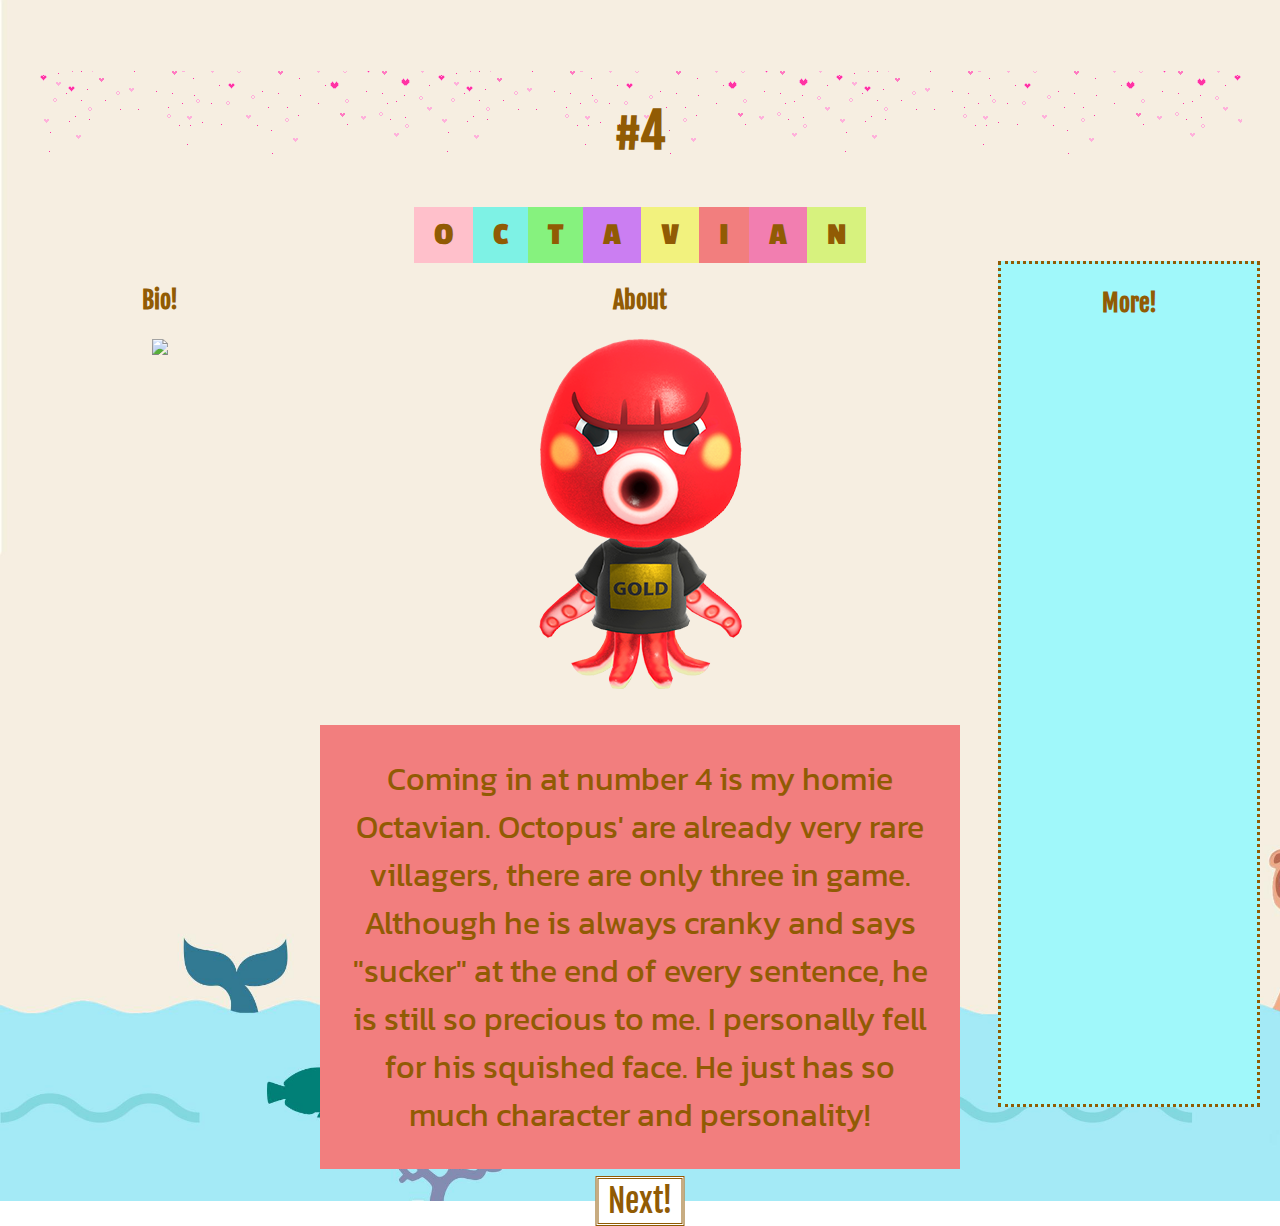
==== page3/index.html @ aa36e535 "test" ====
<!DOCTYPE html>
<html>
<head>
		<title>Michelle's Homepage</title>
		<link href="assets/style1.css" rel="stylesheet" type="text/css">
		<script src="https://code.jquery.com/jquery-3.5.1.min.js"></script>
		<script src="script.js"></script>
		<link href="https://fonts.googleapis.com/css2?family=Passion+One:wght@700&display=swap" rel="stylesheet">
		<link href="https://fonts.googleapis.com/css2?family=Fjalla+One&display=swap" rel="stylesheet">
		<link href="https://fonts.googleapis.com/css2?family=Kanit:wght@500&display=swap" rel="stylesheet">
	</head>
	<body>
		<div class="whole">
			<h1>#4</h1>
			<h2>	 
        		<span>O</span> 
        		<span>C</span> 
        		<span>T</span> 
        		<span>A</span>
        		<span>V</span>
        		<span>I</span>
        		<span>A</span>
        		<span>N</span>
        	</h2>
		</div>
		<div class="row">
			<div class="column right">
				<h3>Bio!</h3>
				<a href="https://nookipedia.com/wiki/Octavian">
					<img id="bio" src="assets/photos/bio.jpg">
				</a>
			</div>
			<div class="column middle">
				<h3>About</h3>
				<img id="octa" src="assets/photos/octa.png">
				<p>Coming in at number 4 is my homie Octavian. Octopus' are already very rare villagers, there are only three in game. Although he is always cranky and says "sucker" at the end of every sentence, he is still so precious to me. I personally fell for his squished face. He just has so much character and personality!</p>
				<div id="button">
					<a href="../page4/index.html">
						<span>Next!</span>
					</a>
				</div>
			</div>
			<div class="column left">
				<h3>More!</h3>
				<iframe width="430" height="250" src="https://www.youtube.com/embed/3aoV6hHDOv8" frameborder="0" allow="accelerometer; autoplay; clipboard-write; encrypted-media; gyroscope; picture-in-picture" allowfullscreen></iframe><br>
				<iframe width="430" height="250" src="https://www.youtube.com/embed/XCj15S9iLWU" frameborder="0" allow="accelerometer; autoplay; clipboard-write; encrypted-media; gyroscope; picture-in-picture" allowfullscreen></iframe><br>
				<iframe width="430" height="250" src="https://www.youtube.com/embed/0pzjjQE7g9o" frameborder="0" allow="accelerometer; autoplay; clipboard-write; encrypted-media; gyroscope; picture-in-picture" allowfullscreen></iframe><br>
			</div>
		</div>
	</body>
</html>
---- page3/assets/style1.css ----
body {
	background-image: url(photos/background.jpg);
	color: black;
	text-align: center;
	background-repeat: no-repeat;
  	background-size: cover;
  	width: 100%;
    height: 100%;
    margin: 0px;
    padding: 0px;
    cursor: url(photos/mouse.png), auto;
    overflow-x: hidden;
}

.whole {
	padding: 3%;
	position: relative;
}

.column {
	float: left;
}

.column.right {
	width: 25%;
	color: #915b04;
}

.column.left {
	width: 20%;
	margin-left: 3%;
	border-style: dotted;
	background-color: #a0f8fa;
	color: #915b04;
}

.column.left:hover {
	cursor: pointer;
}

.column.middle {
	width: 50%;
}

@media screen and (max-width: 600px) {
	.column.side, .column.middle {
		width: 100%;
	}
} 

h1 {
	color: #915b04;
	background-image: url(photos/header.gif);
	font-family: 'Fjalla One', sans-serif;
	font-size: 300%;
	padding: 30px;
}

h2 {
	color: #915b04;
	font-family: 'Passion One', cursive;
	font-size: 200%;
	position: absolute;
    top: 80%;
    left: 50%;
    transform: translateX(-50%) translateY(-50%);	
}

h2 span {
	padding: 10px 20px;
	display: table-cell;
	animation: bounce 0.5s infinite;
} 

h2 span:nth-child(1) {
	animation-delay: 0.1s;
	background: pink;
} 
  
h2 span:nth-child(2) {
	animation-delay: 0.2s;
	background: #7ef2e5;
} 
  
h2 span:nth-child(3) {
	animation-delay: 0.3s;
	background: #86f27e;
} 
  
h2 span:nth-child(4) {
	animation-delay: 0.4s;
	background: #cb7ef2;
} 
  
h2 span:nth-child(5) {
	animation-delay: 0.5s;
	background: #f2f27e;
} 
  
h2 span:nth-child(6) {
	animation-delay: 0.6s;
	background: #f27e7e;
} 

h2 span:nth-child(7) {
	animation-delay: 0.7s;
	background: #f27eb0;
} 

h2 span:nth-child(8) {
	animation-delay: 0.8s;
	background: #d7f27e;
} 

h3 {
	color: #915b04;
	font-family: 'Fjalla One', sans-serif;
	font-size: 150%;
}

p {
	background-color: #f27e7e;
	color: #915b04;
	font-family: 'Kanit', sans-serif;
	font-size: 200%;
	padding: 30px;
	animation: fadeIn ease 5s;
}

#button span{
	color: #915b04;
	background-color: white;
	border-style: double;
	font-size: 2em;
	font-family: 'Fjalla One', sans-serif;
	display:inline-block;
	margin: 0;
  	position: absolute;
  	-ms-transform: translate(-50%, -50%);
  	transform: translate(-50%, -50%);
  	padding-left: 9px; 
    padding-right: 9px;
    padding-top: 2px; 
    padding-bottom: 2px;
}

@keyframes bounce { 
	0% {
		transform: translateY(0px);
	}
	50% {
		transform: translateY(-20px);
	}
	100% {
		transform: translateY(0px);
	}
}

@keyframes fadeIn {
	0% {
		opacity:0;
	}
	100% {
		opacity:1;
	}
}

@keyframes float {
	0% {
    	transform: translatey(0%);
	}
    50% {
    	transform: translatey(30%);
	}
	100% {
		transform: translatey(0%);
	}
}
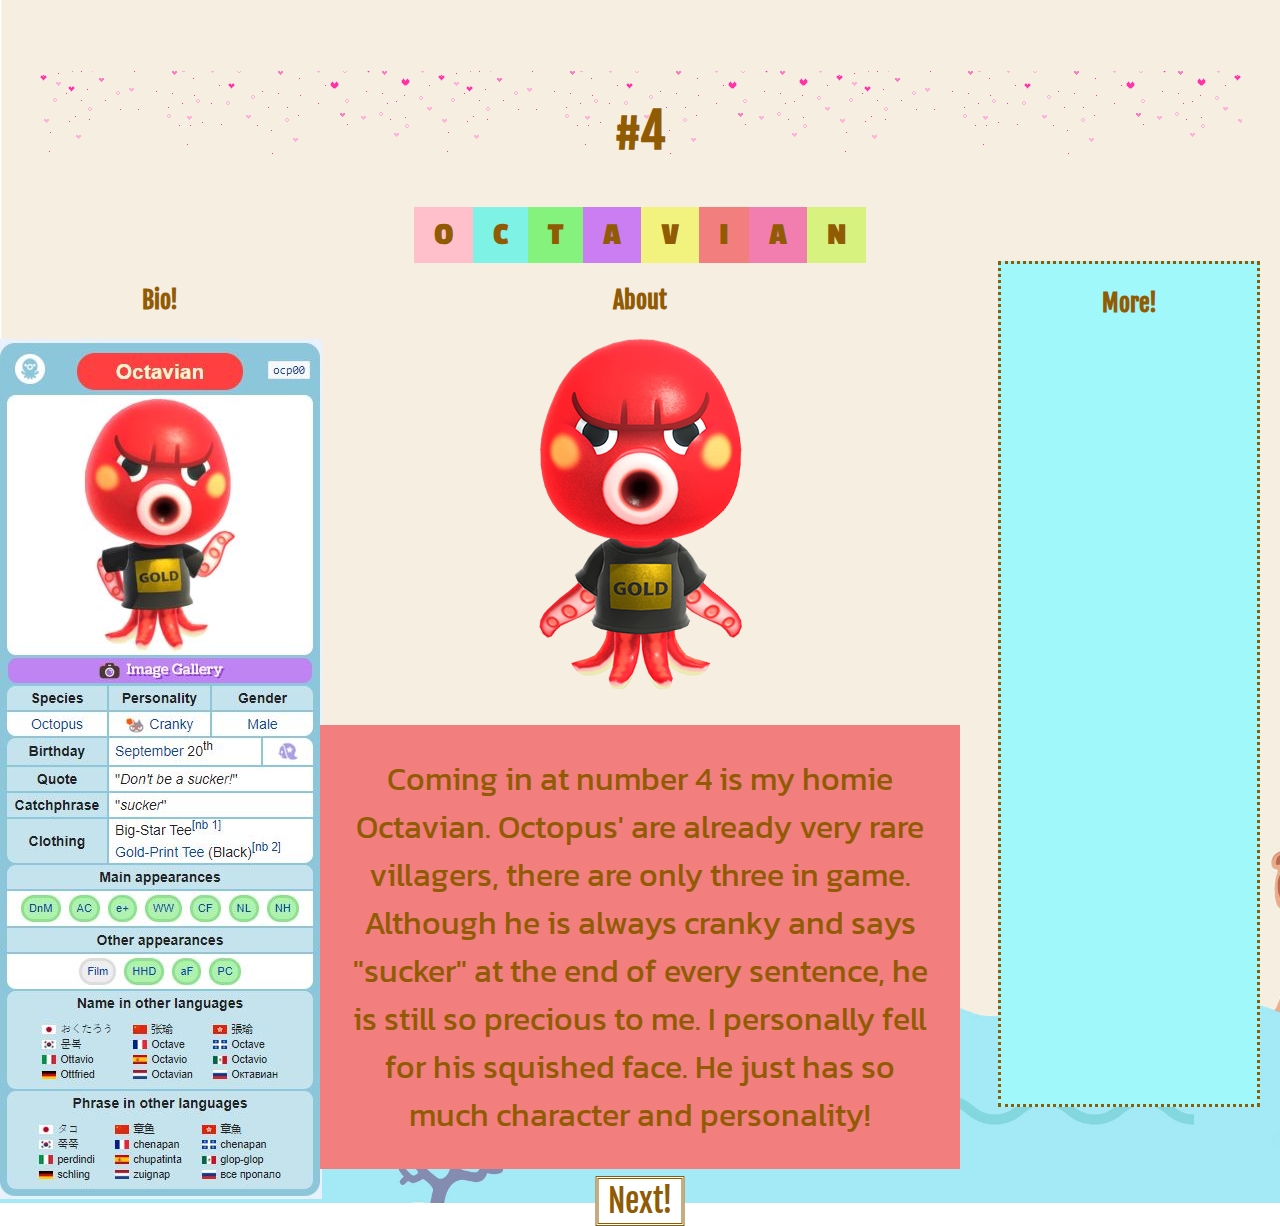
==== commit 4042e4ad: "Update index.html" ====
--- a/page3/index.html
+++ b/page3/index.html
@@ -27,7 +27,7 @@
 			<div class="column right">
 				<h3>Bio!</h3>
 				<a href="https://nookipedia.com/wiki/Octavian">
-					<img id="bio" src="assets/photos/bio.jpg">
+					<img id="bio" src="assets/photos/bio.JPG">
 				</a>
 			</div>
 			<div class="column middle">
@@ -48,4 +48,4 @@
 			</div>
 		</div>
 	</body>
-</html>+</html>
